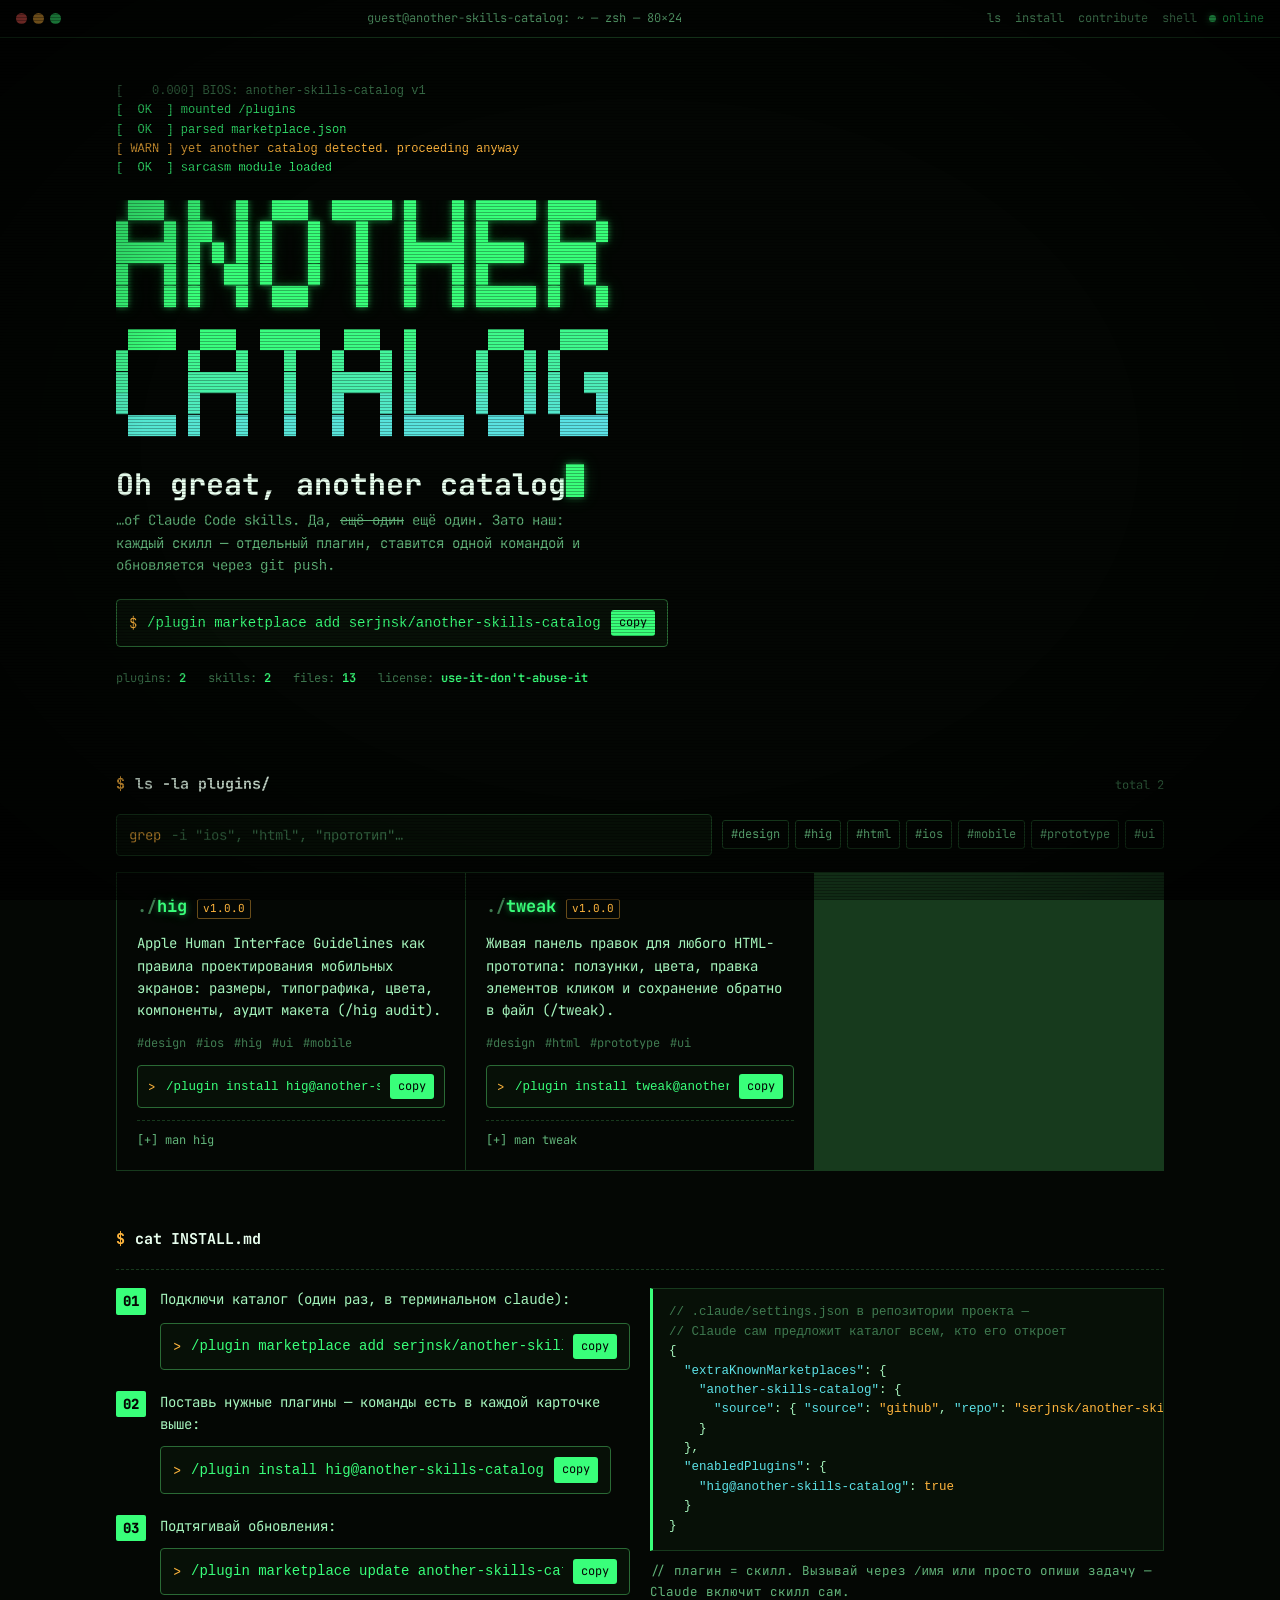
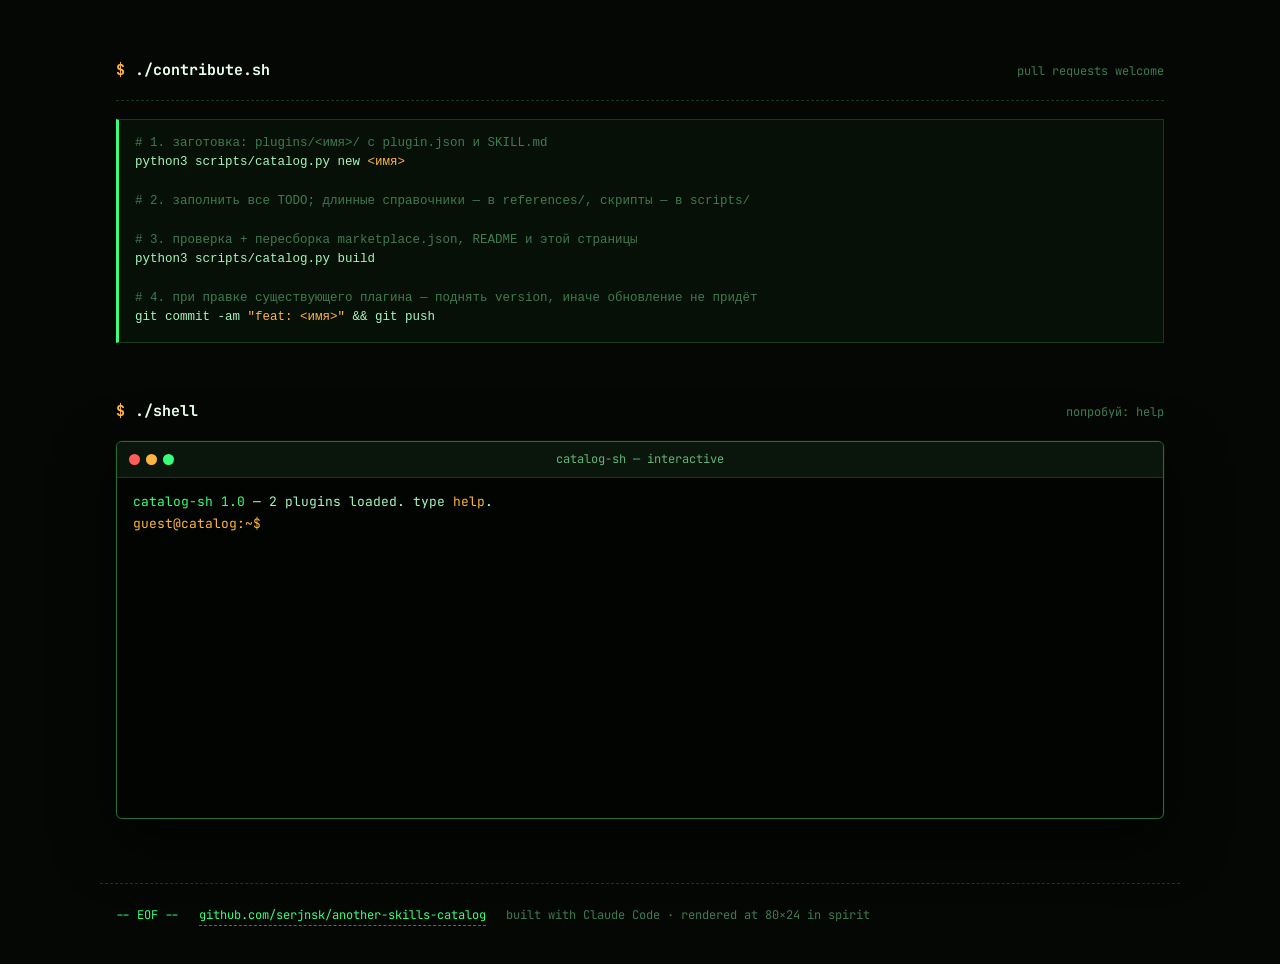
==== docs/index.html @ 86c631dc "Сайт каталога на GitHub Pages в терминальном стиле docs/index.html: ASCII-баннер, карточки плагинов " ====
<!doctype html>
<html lang="ru">
<head>
<meta charset="utf-8">
<meta name="viewport" content="width=device-width, initial-scale=1">
<title>another-skills-catalog</title>
<meta name="description" content="Oh great, another catalog... of Claude Code skills. Каталог плагинов-скиллов для Claude Code.">
<meta name="theme-color" content="#040704">
<link rel="icon" href="data:image/svg+xml,%3Csvg xmlns='http://www.w3.org/2000/svg' viewBox='0 0 32 32'%3E%3Crect width='32' height='32' rx='6' fill='%23040704'/%3E%3Ctext x='5' y='23' font-family='monospace' font-size='18' font-weight='700' fill='%2339ff7a'%3E%3E_%3C/text%3E%3C/svg%3E">
<link rel="preconnect" href="https://fonts.googleapis.com">
<link rel="preconnect" href="https://fonts.gstatic.com" crossorigin>
<link href="https://fonts.googleapis.com/css2?family=JetBrains+Mono:wght@400;500;700;800&display=swap" rel="stylesheet">
<style>
:root{
  --bg:#040704; --panel:#071007; --panel-2:#0a160b; --line:#173a1d; --line-hi:#2a6a35;
  --fg:#39ff7a; --fg-soft:#a6f5bd; --dim:#62b47a; --mute:#3f7a50;
  --amber:#ffb53d; --red:#ff5f56; --cyan:#5ce1e6;
  --glow:0 0 6px rgba(57,255,122,.55),0 0 18px rgba(57,255,122,.18);
  --mono:"JetBrains Mono",ui-monospace,SFMono-Regular,Menlo,Consolas,monospace;
  --gutter:16px; --max:1080px;
}
*{box-sizing:border-box}
html{background:var(--bg);-webkit-text-size-adjust:100%}
body{margin:0;background:var(--bg);color:var(--fg-soft);font:14px/1.6 var(--mono);overflow-x:hidden;min-height:100vh}
::selection{background:var(--fg);color:var(--bg)}
a{color:var(--fg);text-decoration:none;border-bottom:1px dashed var(--mute)}
a:hover{border-bottom-color:var(--fg);text-shadow:var(--glow)}
:focus-visible{outline:2px solid var(--amber);outline-offset:2px}

/* CRT: scanlines + vignette + flicker */
.crt::before{content:"";position:fixed;inset:0;pointer-events:none;z-index:50;
  background:repeating-linear-gradient(to bottom,rgba(0,0,0,0) 0 2px,rgba(0,0,0,.28) 2px 3px)}
.crt::after{content:"";position:fixed;inset:0;pointer-events:none;z-index:51;
  background:radial-gradient(ellipse at center,rgba(0,0,0,0) 55%,rgba(0,0,0,.65) 100%)}
@media (prefers-reduced-motion:no-preference){
  .crt main{animation:flicker 6s infinite steps(1)}
  @keyframes flicker{0%,100%{opacity:1}47%{opacity:.985}48%{opacity:.93}49%{opacity:1}}
}
#rain{position:fixed;inset:0;width:100%;height:100%;z-index:0;opacity:.13;pointer-events:none}

/* top bar */
.bar{position:sticky;top:0;z-index:40;display:flex;align-items:center;gap:12px;
  padding:9px var(--gutter);background:rgba(4,7,4,.88);backdrop-filter:blur(6px);border-bottom:1px solid var(--line);
  font-size:12px;color:var(--dim)}
.dots{display:flex;gap:6px}
.dots i{width:11px;height:11px;border-radius:50%;background:var(--red)}
.dots i:nth-child(2){background:var(--amber)} .dots i:nth-child(3){background:var(--fg)}
.bar .title{flex:1;text-align:center;white-space:nowrap;overflow:hidden;text-overflow:ellipsis}
.bar nav{display:flex;gap:14px}
.bar nav a{border:0;color:var(--dim)} .bar nav a:hover{color:var(--fg)}
.status{display:inline-flex;align-items:center;gap:6px;color:var(--fg)}
.status::before{content:"";width:7px;height:7px;border-radius:50%;background:var(--fg);box-shadow:var(--glow)}
@media (max-width:640px){.bar nav{display:none}.bar .title{text-align:left}}

main{position:relative;z-index:1;max-width:var(--max);margin:0 auto;padding:0 var(--gutter) 64px}

/* hero */
.hero{padding:44px 0 28px}
.boot{margin:0 0 22px;color:var(--mute);font-size:12px;min-height:7.5em;white-space:pre-wrap}
.boot .ok{color:var(--fg)} .boot .warn{color:var(--amber)}
.banner{margin:0;color:var(--fg);text-shadow:var(--glow);font-weight:800;
  font-size:clamp(7px,2.9vw,20px);line-height:1.08;letter-spacing:0;white-space:pre;overflow:hidden}
.banner .b2{color:transparent;-webkit-text-stroke:0;text-shadow:none;background:linear-gradient(90deg,var(--fg),var(--cyan));-webkit-background-clip:text;background-clip:text}
.tag{margin:26px 0 6px;font-size:clamp(18px,3.4vw,30px);font-weight:700;color:#e9ffef;line-height:1.25}
.tag s{color:var(--mute);text-decoration-thickness:2px}
.sub{margin:0 0 22px;color:var(--dim);max-width:62ch}
.prompt{display:flex;flex-wrap:wrap;align-items:center;gap:10px}
.cmd{display:inline-flex;align-items:center;gap:10px;max-width:100%;
  background:var(--panel);border:1px solid var(--line-hi);padding:10px 12px;border-radius:4px;color:var(--fg)}
.cmd code{white-space:nowrap;overflow-x:auto;scrollbar-width:none}
.cmd code::-webkit-scrollbar{display:none}
.cmd .ps{color:var(--amber);user-select:none}
.copy{font:inherit;font-size:12px;cursor:pointer;color:var(--bg);background:var(--fg);border:0;border-radius:3px;padding:3px 8px;flex:none}
.copy:hover{box-shadow:var(--glow)} .copy.done{background:var(--amber)}
.cursor{display:inline-block;width:.6em;height:1.1em;background:var(--fg);vertical-align:-2px;box-shadow:var(--glow)}
@media (prefers-reduced-motion:no-preference){.cursor{animation:blink 1.05s steps(1) infinite}@keyframes blink{50%{opacity:0}}}

.stats{display:flex;flex-wrap:wrap;gap:8px 22px;margin-top:22px;font-size:12px;color:var(--mute)}
.stats b{color:var(--fg);font-weight:700}

/* sections */
section{margin-top:56px}
.h{display:flex;align-items:baseline;gap:10px;margin:0 0 18px;font-size:15px;font-weight:700;color:#e9ffef}
.h .ps{color:var(--amber)} .h small{margin-left:auto;font-weight:400;font-size:12px;color:var(--mute)}
.rule{border:0;border-top:1px dashed var(--line);margin:0 0 18px}

/* plugin grid (command surface) */
.toolbar{display:flex;flex-wrap:wrap;gap:10px;align-items:center;margin-bottom:16px}
.grep{flex:1;min-width:220px;display:flex;align-items:center;gap:8px;background:var(--panel);border:1px solid var(--line);border-radius:4px;padding:8px 12px}
.grep span{color:var(--amber)}
.grep input{flex:1;min-width:0;background:none;border:0;outline:0;color:var(--fg);font:inherit;caret-color:var(--fg)}
.grep input::placeholder{color:var(--mute)}
.chips{display:flex;flex-wrap:wrap;gap:6px}
.chip{font:inherit;font-size:12px;cursor:pointer;background:none;color:var(--dim);border:1px solid var(--line);border-radius:3px;padding:4px 8px}
.chip[aria-pressed=true]{color:var(--bg);background:var(--fg);border-color:var(--fg)}
.grid{display:grid;grid-template-columns:repeat(auto-fill,minmax(min(100%,330px),1fr));gap:1px;background:var(--line);border:1px solid var(--line)}
.card{background:var(--bg);padding:20px;display:flex;flex-direction:column;gap:12px;transition:background .15s}
.card:hover{background:var(--panel)}
.card .top{display:flex;align-items:baseline;gap:10px}
.card h3{margin:0;font-size:17px;color:var(--fg);text-shadow:var(--glow)}
.card h3::before{content:"./";color:var(--mute);text-shadow:none}
.ver{font-size:11px;color:var(--amber);border:1px solid rgba(255,181,61,.4);padding:0 5px;border-radius:2px}
.card p{margin:0;color:var(--fg-soft)}
.kw{display:flex;flex-wrap:wrap;gap:4px 10px;font-size:12px;color:var(--mute)}
.card .cmd{width:100%;padding:8px 10px;font-size:12.5px}
.card .cmd code{flex:1}
details{border-top:1px dashed var(--line);padding-top:10px}
summary{cursor:pointer;color:var(--dim);font-size:12px;list-style:none}
summary::-webkit-details-marker{display:none}
summary::before{content:"[+] "} details[open] summary::before{content:"[-] "}
summary:hover{color:var(--fg)}
.man{margin-top:10px;font-size:12.5px;color:var(--fg-soft)}
.man dt{color:var(--amber);margin-top:8px} .man dd{margin:2px 0 0 14px}
.empty{background:var(--bg);padding:28px;color:var(--amber)}

/* install steps */
.steps{display:grid;gap:14px;counter-reset:s}
.step{display:grid;grid-template-columns:auto 1fr;gap:4px 14px;align-items:start}
.step::before{counter-increment:s;content:"0" counter(s);grid-row:span 2;color:var(--bg);background:var(--fg);font-weight:800;padding:2px 7px;border-radius:2px}
.two>*,.step>*{min-width:0}
.step p{margin:0;color:var(--fg-soft)}
.step .cmd{justify-self:start}
pre.block{margin:0;background:var(--panel);border:1px solid var(--line);border-left:3px solid var(--fg);padding:14px 16px;overflow-x:auto;color:var(--fg-soft);font-size:12.5px;line-height:1.55}
pre.block .k{color:var(--cyan)} pre.block .s{color:var(--amber)} pre.block .c{color:var(--mute)}
.two{display:grid;grid-template-columns:repeat(auto-fit,minmax(min(100%,420px),1fr));gap:20px}
.note{color:var(--dim);font-size:12.5px;margin:10px 0 0}

/* live terminal */
.term{border:1px solid var(--line-hi);border-radius:6px;overflow:hidden;background:#020402;box-shadow:0 0 0 1px rgba(57,255,122,.05),0 20px 60px rgba(0,0,0,.6)}
.term-h{display:flex;align-items:center;gap:12px;padding:8px 12px;background:var(--panel-2);border-bottom:1px solid var(--line);font-size:12px;color:var(--dim)}
.term-h span{flex:1;text-align:center}
.term-b{height:340px;overflow-y:auto;padding:14px 16px;font-size:13px;cursor:text}
.term-b .ln{white-space:pre-wrap;word-break:break-word;margin:0}
.term-b .in{color:#e9ffef} .term-b .in .ps{color:var(--amber)}
.term-b .err{color:var(--red)} .term-b .hl{color:var(--fg)} .term-b .am{color:var(--amber)} .term-b .mu{color:var(--mute)}
.term-row{display:flex;align-items:center;gap:8px}
.term-row .ps{color:var(--amber);white-space:nowrap}
.term-row input{flex:1;min-width:0;background:none;border:0;outline:0;color:#e9ffef;font:inherit;caret-color:var(--fg)}

footer{position:relative;z-index:1;max-width:var(--max);margin:0 auto;padding:22px var(--gutter) 40px;border-top:1px dashed var(--line);
  display:flex;flex-wrap:wrap;gap:8px 20px;font-size:12px;color:var(--mute)}
footer .eof{color:var(--fg)}
.sr{position:absolute;width:1px;height:1px;overflow:hidden;clip:rect(0 0 0 0)}
</style>
</head>
<body class="crt">
<canvas id="rain" aria-hidden="true"></canvas>

<header class="bar">
  <div class="dots" aria-hidden="true"><i></i><i></i><i></i></div>
  <div class="title">guest@another-skills-catalog: ~ — zsh — 80×24</div>
  <nav aria-label="Разделы"><a href="#plugins">ls</a><a href="#install">install</a><a href="#contribute">contribute</a><a href="#shell">shell</a></nav>
  <span class="status" id="st-online">online</span>
</header>

<main>
  <section class="hero" style="margin-top:0">
    <pre class="boot" id="boot" aria-hidden="true"></pre>
<pre class="banner" aria-label="another catalog"> ███  █   █  ███  █████ █   █ █████ ████
█   █ ██  █ █   █   █   █   █ █     █   █
█████ █ █ █ █   █   █   █████ ████  ████
█   █ █  ██ █   █   █   █   █ █     █  █
█   █ █   █  ███    █   █   █ █████ █   █
<span class="b2">
 ████  ███  █████  ███  █      ███   ████
█     █   █   █   █   █ █     █   █ █
█     █████   █   █████ █     █   █ █  ██
█     █   █   █   █   █ █     █   █ █   █
 ████ █   █   █   █   █ █████  ███   ████</span></pre>
    <h1 class="tag">Oh great, another catalog<span class="cursor" aria-hidden="true"></span></h1>
    <p class="sub">…of Claude Code skills. Да, <s>ещё один</s> ещё один. Зато наш: каждый скилл — отдельный плагин, ставится одной командой и обновляется через <code>git push</code>.</p>
    <div class="prompt">
      <div class="cmd"><span class="ps">$</span><code id="hero-cmd">/plugin marketplace add serjnsk/another-skills-catalog</code><button class="copy" data-copy="#hero-cmd">copy</button></div>
    </div>
    <div class="stats" id="stats">
      <span>plugins: <b id="s-plugins">…</b></span>
      <span>skills: <b id="s-skills">…</b></span>
      <span>files: <b id="s-files">…</b></span>
      <span>license: <b>use-it-don't-abuse-it</b></span>
    </div>
  </section>

  <section id="plugins">
    <h2 class="h"><span class="ps">$</span> ls -la plugins/ <small id="ls-count"></small></h2>
    <div class="toolbar">
      <label class="grep"><span>grep</span><input id="q" type="search" placeholder="-i &quot;ios&quot;, &quot;html&quot;, &quot;прототип&quot;…" autocomplete="off" spellcheck="false"><span class="sr">Поиск по каталогу</span></label>
      <div class="chips" id="chips" role="group" aria-label="Фильтр по тегам"></div>
    </div>
    <div class="grid" id="grid" aria-live="polite"><div class="empty">loading catalog.json…</div></div>
  </section>

  <section id="install">
    <h2 class="h"><span class="ps">$</span> cat INSTALL.md</h2>
    <hr class="rule">
    <div class="two">
      <div class="steps">
        <div class="step"><p>Подключи каталог (один раз, в терминальном <code>claude</code>):</p>
          <div class="cmd"><span class="ps">&gt;</span><code id="i1">/plugin marketplace add serjnsk/another-skills-catalog</code><button class="copy" data-copy="#i1">copy</button></div></div>
        <div class="step"><p>Поставь нужные плагины — команды есть в каждой карточке выше:</p>
          <div class="cmd"><span class="ps">&gt;</span><code id="i2">/plugin install hig@another-skills-catalog</code><button class="copy" data-copy="#i2">copy</button></div></div>
        <div class="step"><p>Подтягивай обновления:</p>
          <div class="cmd"><span class="ps">&gt;</span><code id="i3">/plugin marketplace update another-skills-catalog</code><button class="copy" data-copy="#i3">copy</button></div></div>
      </div>
      <div>
        <pre class="block"><span class="c">// .claude/settings.json в репозитории проекта —
// Claude сам предложит каталог всем, кто его откроет</span>
{
  <span class="k">"extraKnownMarketplaces"</span>: {
    <span class="k">"another-skills-catalog"</span>: {
      <span class="k">"source"</span>: { <span class="k">"source"</span>: <span class="s">"github"</span>, <span class="k">"repo"</span>: <span class="s">"serjnsk/another-skills-catalog"</span> }
    }
  },
  <span class="k">"enabledPlugins"</span>: {
    <span class="k">"hig@another-skills-catalog"</span>: <span class="s">true</span>
  }
}</pre>
        <p class="note">// плагин = скилл. Вызывай через <code>/имя</code> или просто опиши задачу — Claude включит скилл сам.</p>
      </div>
    </div>
  </section>

  <section id="contribute">
    <h2 class="h"><span class="ps">$</span> ./contribute.sh <small>pull requests welcome</small></h2>
    <hr class="rule">
    <pre class="block"><span class="c"># 1. заготовка: plugins/&lt;имя&gt;/ с plugin.json и SKILL.md</span>
python3 scripts/catalog.py new <span class="s">&lt;имя&gt;</span>

<span class="c"># 2. заполнить все TODO; длинные справочники — в references/, скрипты — в scripts/</span>

<span class="c"># 3. проверка + пересборка marketplace.json, README и этой страницы</span>
python3 scripts/catalog.py build

<span class="c"># 4. при правке существующего плагина — поднять version, иначе обновление не придёт</span>
git commit -am <span class="s">"feat: &lt;имя&gt;"</span> &amp;&amp; git push</pre>
  </section>

  <section id="shell">
    <h2 class="h"><span class="ps">$</span> ./shell <small>попробуй: help</small></h2>
    <div class="term">
      <div class="term-h"><div class="dots" aria-hidden="true"><i></i><i></i><i></i></div><span>catalog-sh — interactive</span><div style="width:45px"></div></div>
      <div class="term-b" id="term">
        <div id="out"></div>
        <form class="term-row" id="tf" autocomplete="off">
          <label class="ps" for="ti">guest@catalog:~$</label>
          <input id="ti" spellcheck="false" autocapitalize="off" aria-label="Команда">
        </form>
      </div>
    </div>
  </section>
</main>

<footer>
  <span class="eof">-- EOF --</span>
  <a href="https://github.com/serjnsk/another-skills-catalog">github.com/serjnsk/another-skills-catalog</a>
  <span>built with Claude Code · rendered at 80×24 in spirit</span>
</footer>

<script>
(() => {
  const REPO = "serjnsk/another-skills-catalog";
  const MK = "another-skills-catalog";
  const $ = (s, el = document) => el.querySelector(s);
  const esc = s => String(s ?? "").replace(/[&<>"']/g, c => ({ "&": "&amp;", "<": "&lt;", ">": "&gt;", '"': "&quot;", "'": "&#39;" }[c]));
  const reduce = matchMedia("(prefers-reduced-motion: reduce)").matches;
  let DATA = null;

  /* copy */
  async function copyText(t) {
    try { await navigator.clipboard.writeText(t); return true; }
    catch { const a = document.createElement("textarea"); a.value = t; a.style.position = "fixed"; a.style.opacity = "0";
      document.body.appendChild(a); a.select(); let ok = false; try { ok = document.execCommand("copy"); } catch {} a.remove(); return ok; }
  }
  document.addEventListener("click", async e => {
    const b = e.target.closest(".copy"); if (!b) return;
    const src = b.dataset.copy ? $(b.dataset.copy).textContent : b.dataset.text;
    const ok = await copyText(src);
    b.textContent = ok ? "copied" : "error"; b.classList.add("done");
    setTimeout(() => { b.textContent = "copy"; b.classList.remove("done"); }, 1400);
  });

  /* boot log */
  const bootLines = [
    ["mu", "[    0.000] BIOS: another-skills-catalog v1"],
    ["ok", "[  OK  ] mounted /plugins"],
    ["ok", "[  OK  ] parsed marketplace.json"],
    ["warn", "[ WARN ] yet another catalog detected. proceeding anyway"],
    ["ok", "[  OK  ] sarcasm module loaded"],
  ];
  const boot = $("#boot");
  if (reduce) boot.innerHTML = bootLines.map(([c, t]) => `<span class="${c}">${esc(t)}</span>`).join("\n");
  else bootLines.forEach(([c, t], i) => setTimeout(() => {
    boot.insertAdjacentHTML("beforeend", (i ? "\n" : "") + `<span class="${c}">${esc(t)}</span>`);
  }, 140 + i * 230));

  /* matrix rain */
  const cv = $("#rain");
  if (!reduce && cv.getContext) {
    const ctx = cv.getContext("2d"); const glyphs = "アカサタナハマヤラワ0123456789ABCDEF<>/{}$#_";
    let cols = [], fs = 14, w, h;
    const size = () => { w = cv.width = innerWidth; h = cv.height = innerHeight; cols = Array(Math.ceil(w / fs)).fill(0).map(() => Math.random() * -h / fs); };
    size(); addEventListener("resize", size);
    let last = 0;
    const tick = t => {
      if (t - last > 70) { last = t;
        ctx.fillStyle = "rgba(4,7,4,.18)"; ctx.fillRect(0, 0, w, h);
        ctx.fillStyle = "#39ff7a"; ctx.font = fs + "px monospace";
        cols.forEach((y, i) => { ctx.fillText(glyphs[Math.random() * glyphs.length | 0], i * fs, y * fs);
          cols[i] = y * fs > h && Math.random() > .975 ? 0 : y + 1; });
      }
      requestAnimationFrame(tick);
    };
    requestAnimationFrame(tick);
  }

  /* catalog */
  let activeTag = null;
  const card = p => {
    const cmd = `/plugin install ${p.name}@${MK}`;
    const man = p.skills.map(s => `
      <dl class="man">
        <dt>NAME</dt><dd>/${esc(s.name)}${s.hint ? ` <span style="color:var(--mute)">${esc(s.hint)}</span>` : ""}</dd>
        <dt>DESCRIPTION</dt><dd>${esc(s.description)}</dd>
        <dt>FILES</dt><dd>${s.files} · <a href="https://github.com/${REPO}/tree/main/plugins/${encodeURIComponent(p.name)}/skills/${encodeURIComponent(s.name)}">source</a></dd>
      </dl>`).join("");
    return `<article class="card" data-name="${esc(p.name)}">
      <div class="top"><h3>${esc(p.name)}</h3><span class="ver">v${esc(p.version)}</span></div>
      <p>${esc(p.description)}</p>
      <div class="kw">${(p.keywords || []).map(k => `<span>#${esc(k)}</span>`).join("")}</div>
      <div class="cmd"><span class="ps">&gt;</span><code>${esc(cmd)}</code><button class="copy" data-text="${esc(cmd)}" aria-label="Скопировать команду установки ${esc(p.name)}">copy</button></div>
      <details><summary>man ${esc(p.name)}</summary>${man}</details>
    </article>`;
  };
  function render() {
    const q = $("#q").value.trim().toLowerCase();
    const list = DATA.plugins.filter(p => {
      if (activeTag && !(p.keywords || []).includes(activeTag)) return false;
      if (!q) return true;
      const hay = [p.name, p.description, ...(p.keywords || []), ...p.skills.map(s => s.description)].join(" ").toLowerCase();
      return hay.includes(q);
    });
    $("#grid").innerHTML = list.length ? list.map(card).join("") :
      `<div class="empty">grep: no matches. Ну хоть где-то каталогов не хватает.</div>`;
    $("#ls-count").textContent = `total ${list.length}`;
  }
  function renderChips() {
    const tags = [...new Set(DATA.plugins.flatMap(p => p.keywords || []))].sort();
    $("#chips").innerHTML = tags.map(t => `<button class="chip" aria-pressed="false" data-tag="${esc(t)}">#${esc(t)}</button>`).join("");
    $("#chips").addEventListener("click", e => {
      const b = e.target.closest(".chip"); if (!b) return;
      activeTag = activeTag === b.dataset.tag ? null : b.dataset.tag;
      $("#chips").querySelectorAll(".chip").forEach(c => c.setAttribute("aria-pressed", c.dataset.tag === activeTag));
      render();
    });
  }
  $("#q").addEventListener("input", render);

  fetch("catalog.json", { cache: "no-cache" }).then(r => { if (!r.ok) throw new Error(r.status); return r.json(); }).then(d => {
    DATA = d;
    const skills = d.plugins.flatMap(p => p.skills);
    $("#s-plugins").textContent = d.plugins.length;
    $("#s-skills").textContent = skills.length;
    $("#s-files").textContent = skills.reduce((a, s) => a + s.files, 0);
    renderChips(); render(); greet();
  }).catch(err => {
    $("#grid").innerHTML = `<div class="empty">ERR: catalog.json не загрузился (${esc(err.message)}). Каталог есть на <a href="https://github.com/${REPO}">GitHub</a>.</div>`;
    $("#st-online").textContent = "degraded";
    greet();
  });

  /* interactive shell */
  const out = $("#out"), ti = $("#ti"), termEl = $("#term");
  const hist = []; let hi = 0;
  const print = (html, cls = "") => { out.insertAdjacentHTML("beforeend", `<p class="ln ${cls}">${html}</p>`); termEl.scrollTop = termEl.scrollHeight; };
  const find = n => DATA && DATA.plugins.find(p => p.name === n);
  const cmds = {
    help: () => print(
`<span class="hl">доступные команды:</span>
  ls                 список плагинов
  cat &lt;плагин&gt;       описание и man
  install &lt;плагин&gt;   команда установки (копируется в буфер)
  add                как подключить каталог
  grep &lt;слово&gt;       поиск по каталогу
  whoami · date · clear · sudo · exit`),
    ls: () => DATA ? print(DATA.plugins.map(p => `<span class="hl">drwxr-xr-x</span>  ${esc(p.name).padEnd(14)} <span class="am">v${esc(p.version)}</span>  ${esc(p.skills.length)} skill`).join("\n")) : print("catalog offline", "err"),
    cat: a => { const p = find(a[0]); if (!a[0]) return print("usage: cat &lt;плагин&gt;", "err");
      if (!p) return print(`cat: ${esc(a[0])}: No such plugin`, "err");
      print(`<span class="hl">${esc(p.name)}</span> <span class="am">v${esc(p.version)}</span>\n${esc(p.description)}\n\n${p.skills.map(s => `/${esc(s.name)} ${esc(s.hint)}\n<span class="mu">${esc(s.description)}</span>`).join("\n\n")}`); },
    install: async a => { const p = find(a[0]); if (!a[0]) return print("usage: install &lt;плагин&gt;", "err");
      if (!p) return print(`install: ${esc(a[0])}: not in catalog. Видимо, придётся сделать ещё один каталог.`, "err");
      const c = `/plugin install ${p.name}@${MK}`; const ok = await copyText(c);
      print(`${ok ? '<span class="hl">[copied]</span> ' : ""}${esc(c)}\n<span class="mu">вставь это в claude. добавлять каталог сначала: команда add</span>`); },
    add: async () => { const c = `/plugin marketplace add ${REPO}`; const ok = await copyText(c); print(`${ok ? '<span class="hl">[copied]</span> ' : ""}${esc(c)}`); },
    grep: a => { if (!a.length) return print("usage: grep &lt;слово&gt;", "err"); $("#q").value = a.join(" "); if (DATA) render();
      print(`<span class="mu">фильтр применён к ls выше →</span> <a href="#plugins">#plugins</a>`); },
    whoami: () => print("guest — ещё один человек, которому понадобился ещё один каталог"),
    date: () => print(esc(new Date().toString())),
    clear: () => { out.innerHTML = ""; },
    sudo: () => print("guest is not in the sudoers file. This incident will be reported.", "err"),
    exit: () => print("logout\n<span class=\"mu\">…шутка. отсюда не уходят.</span>"),
    rm: () => print("rm: каталоги не удаляются, они только множатся", "err"),
    vim: () => print("ты отсюда не выйдешь. попробуй :q! — не поможет.", "am"),
  };
  function greet() {
    print(`<span class="hl">catalog-sh 1.0</span> — ${DATA ? DATA.plugins.length : 0} plugins loaded. type <span class="am">help</span>.`);
  }
  $("#tf").addEventListener("submit", e => {
    e.preventDefault();
    const line = ti.value.trim(); ti.value = "";
    print(`<span class="ps">guest@catalog:~$</span> ${esc(line)}`, "in");
    if (!line) return;
    hist.push(line); hi = hist.length;
    const [c, ...args] = line.split(/\s+/);
    const fn = cmds[c.toLowerCase()];
    fn ? fn(args) : print(`zsh: command not found: ${esc(c)} — попробуй help`, "err");
  });
  ti.addEventListener("keydown", e => {
    if (e.key === "ArrowUp" && hi > 0) { ti.value = hist[--hi]; e.preventDefault(); }
    if (e.key === "ArrowDown") { hi = Math.min(hist.length, hi + 1); ti.value = hist[hi] || ""; e.preventDefault(); }
    if (e.key === "Tab") { e.preventDefault(); const [c, a = ""] = ti.value.split(/\s+/);
      if (a !== undefined && DATA && ti.value.includes(" ")) { const m = DATA.plugins.find(p => p.name.startsWith(a)); if (m) ti.value = `${c} ${m.name}`; }
      else { const m = Object.keys(cmds).find(k => k.startsWith(c)); if (m) ti.value = m + " "; } }
  });
  termEl.addEventListener("click", e => { if (!e.target.closest("a") && !getSelection().toString()) ti.focus({ preventScroll: true }); });
})();
</script>
</body>
</html>
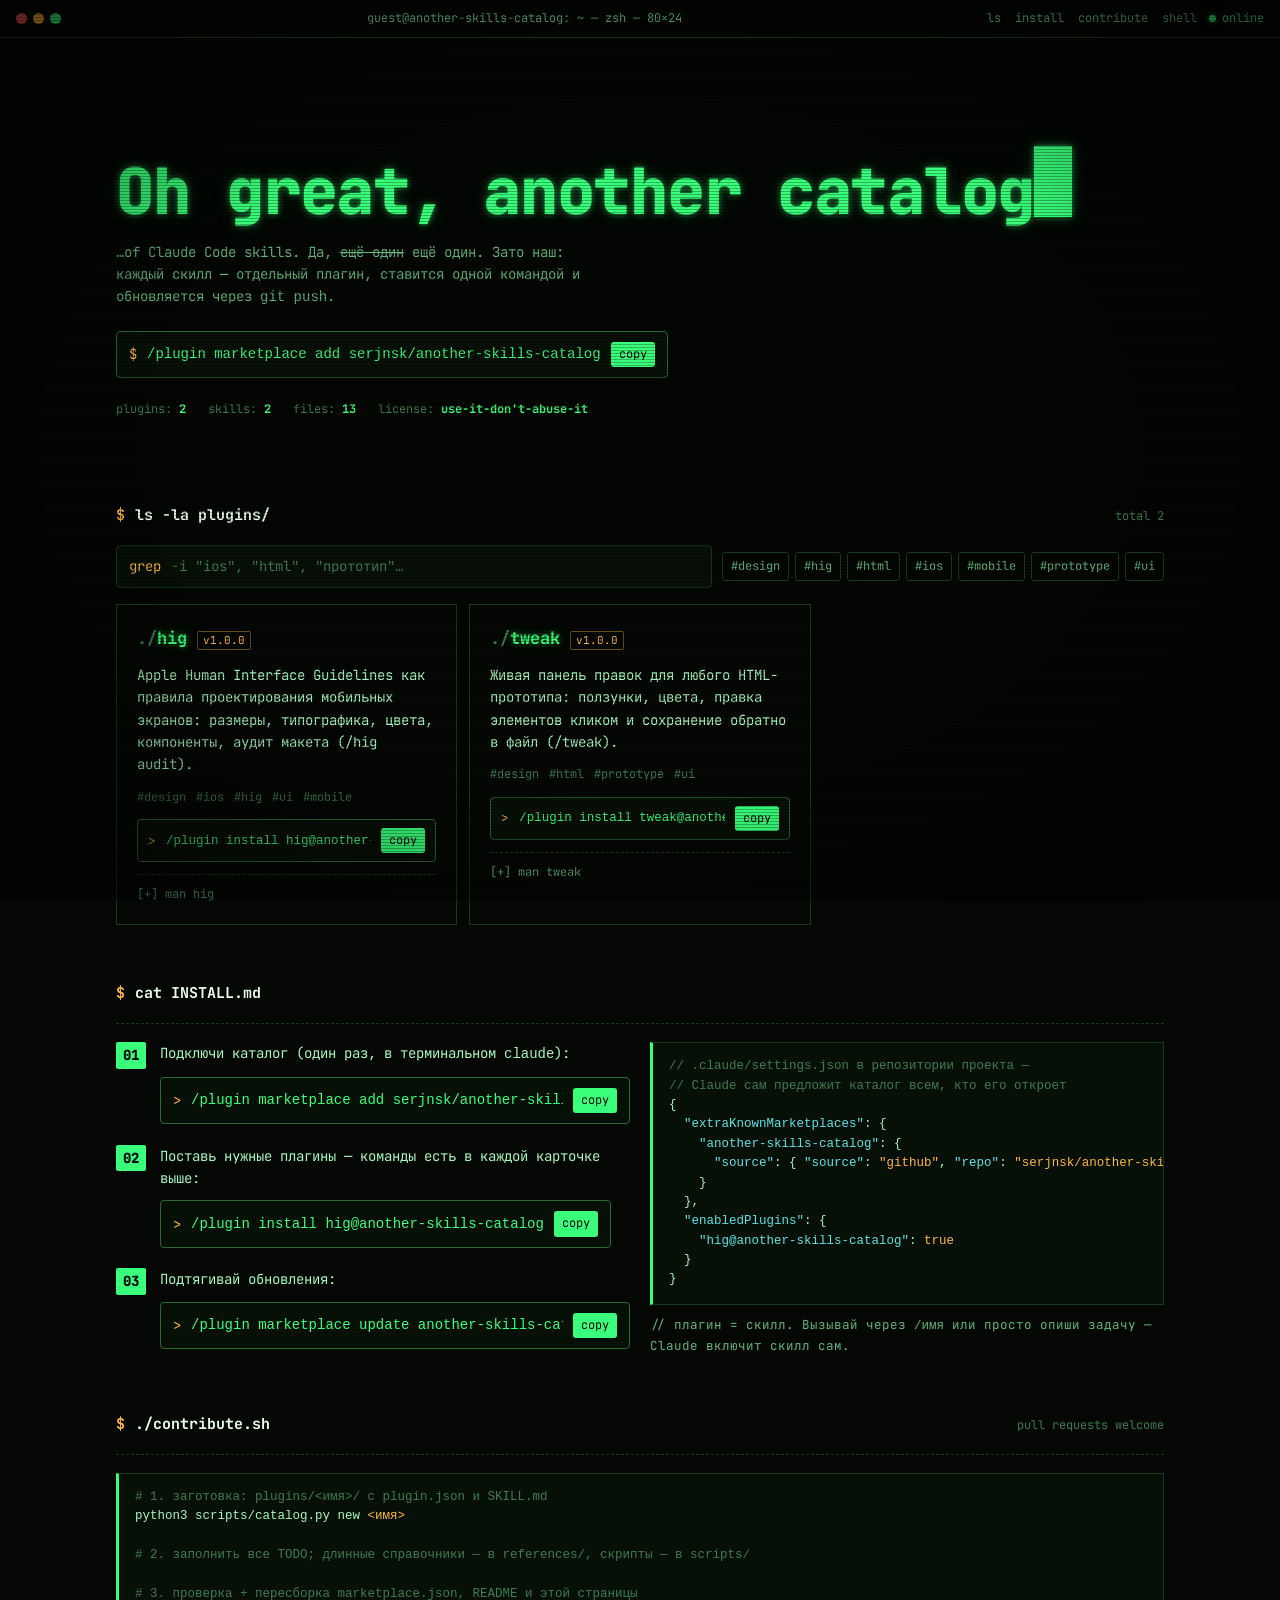
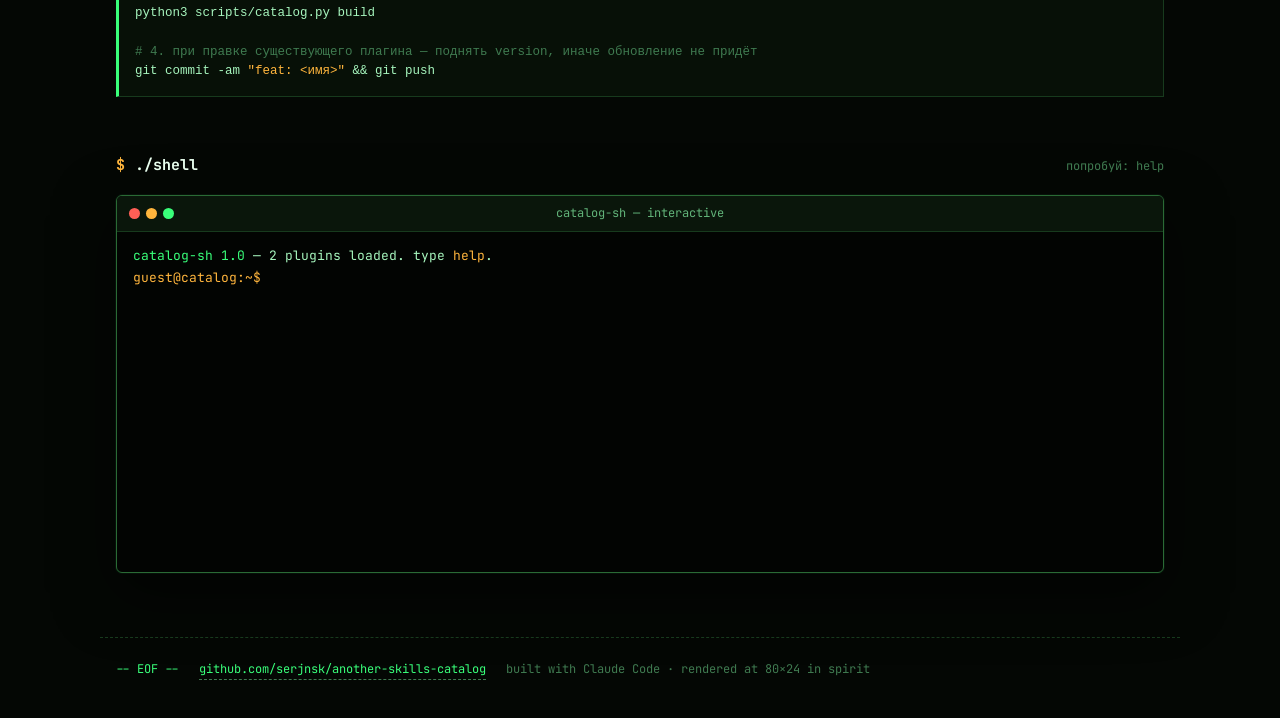
==== commit ddfc73de: "Сайт: убран лог загрузки и ASCII-баннер, заголовок крупнее Карточки с собственными рамками — без пус" ====
--- a/docs/index.html
+++ b/docs/index.html
@@ -55,13 +55,8 @@
 main{position:relative;z-index:1;max-width:var(--max);margin:0 auto;padding:0 var(--gutter) 64px}
 
 /* hero */
-.hero{padding:44px 0 28px}
-.boot{margin:0 0 22px;color:var(--mute);font-size:12px;min-height:7.5em;white-space:pre-wrap}
-.boot .ok{color:var(--fg)} .boot .warn{color:var(--amber)}
-.banner{margin:0;color:var(--fg);text-shadow:var(--glow);font-weight:800;
-  font-size:clamp(7px,2.9vw,20px);line-height:1.08;letter-spacing:0;white-space:pre;overflow:hidden}
-.banner .b2{color:transparent;-webkit-text-stroke:0;text-shadow:none;background:linear-gradient(90deg,var(--fg),var(--cyan));-webkit-background-clip:text;background-clip:text}
-.tag{margin:26px 0 6px;font-size:clamp(18px,3.4vw,30px);font-weight:700;color:#e9ffef;line-height:1.25}
+.hero{padding:clamp(48px,12vh,120px) 0 28px}
+.tag{margin:0 0 14px;font-size:clamp(30px,6.2vw,64px);font-weight:800;color:var(--fg);text-shadow:var(--glow);line-height:1.08;letter-spacing:-.02em}
 .tag s{color:var(--mute);text-decoration-thickness:2px}
 .sub{margin:0 0 22px;color:var(--dim);max-width:62ch}
 .prompt{display:flex;flex-wrap:wrap;align-items:center;gap:10px}
@@ -93,9 +88,9 @@
 .chips{display:flex;flex-wrap:wrap;gap:6px}
 .chip{font:inherit;font-size:12px;cursor:pointer;background:none;color:var(--dim);border:1px solid var(--line);border-radius:3px;padding:4px 8px}
 .chip[aria-pressed=true]{color:var(--bg);background:var(--fg);border-color:var(--fg)}
-.grid{display:grid;grid-template-columns:repeat(auto-fill,minmax(min(100%,330px),1fr));gap:1px;background:var(--line);border:1px solid var(--line)}
-.card{background:var(--bg);padding:20px;display:flex;flex-direction:column;gap:12px;transition:background .15s}
-.card:hover{background:var(--panel)}
+.grid{display:grid;grid-template-columns:repeat(auto-fill,minmax(min(100%,330px),1fr));gap:12px}
+.card{background:var(--bg);border:1px solid var(--line);padding:20px;display:flex;flex-direction:column;gap:12px;transition:background .15s}
+.card:hover{background:var(--panel);border-color:var(--line-hi)}
 .card .top{display:flex;align-items:baseline;gap:10px}
 .card h3{margin:0;font-size:17px;color:var(--fg);text-shadow:var(--glow)}
 .card h3::before{content:"./";color:var(--mute);text-shadow:none}
@@ -111,7 +106,7 @@
 summary:hover{color:var(--fg)}
 .man{margin-top:10px;font-size:12.5px;color:var(--fg-soft)}
 .man dt{color:var(--amber);margin-top:8px} .man dd{margin:2px 0 0 14px}
-.empty{background:var(--bg);padding:28px;color:var(--amber)}
+.empty{grid-column:1/-1;border:1px dashed var(--line);padding:28px;color:var(--amber)}
 
 /* install steps */
 .steps{display:grid;gap:14px;counter-reset:s}
@@ -155,18 +150,6 @@
 
 <main>
   <section class="hero" style="margin-top:0">
-    <pre class="boot" id="boot" aria-hidden="true"></pre>
-<pre class="banner" aria-label="another catalog"> ███  █   █  ███  █████ █   █ █████ ████
-█   █ ██  █ █   █   █   █   █ █     █   █
-█████ █ █ █ █   █   █   █████ ████  ████
-█   █ █  ██ █   █   █   █   █ █     █  █
-█   █ █   █  ███    █   █   █ █████ █   █
-<span class="b2">
- ████  ███  █████  ███  █      ███   ████
-█     █   █   █   █   █ █     █   █ █
-█     █████   █   █████ █     █   █ █  ██
-█     █   █   █   █   █ █     █   █ █   █
- ████ █   █   █   █   █ █████  ███   ████</span></pre>
     <h1 class="tag">Oh great, another catalog<span class="cursor" aria-hidden="true"></span></h1>
     <p class="sub">…of Claude Code skills. Да, <s>ещё один</s> ещё один. Зато наш: каждый скилл — отдельный плагин, ставится одной командой и обновляется через <code>git push</code>.</p>
     <div class="prompt">
@@ -277,20 +260,6 @@
     b.textContent = ok ? "copied" : "error"; b.classList.add("done");
     setTimeout(() => { b.textContent = "copy"; b.classList.remove("done"); }, 1400);
   });
-
-  /* boot log */
-  const bootLines = [
-    ["mu", "[    0.000] BIOS: another-skills-catalog v1"],
-    ["ok", "[  OK  ] mounted /plugins"],
-    ["ok", "[  OK  ] parsed marketplace.json"],
-    ["warn", "[ WARN ] yet another catalog detected. proceeding anyway"],
-    ["ok", "[  OK  ] sarcasm module loaded"],
-  ];
-  const boot = $("#boot");
-  if (reduce) boot.innerHTML = bootLines.map(([c, t]) => `<span class="${c}">${esc(t)}</span>`).join("\n");
-  else bootLines.forEach(([c, t], i) => setTimeout(() => {
-    boot.insertAdjacentHTML("beforeend", (i ? "\n" : "") + `<span class="${c}">${esc(t)}</span>`);
-  }, 140 + i * 230));
 
   /* matrix rain */
   const cv = $("#rain");
